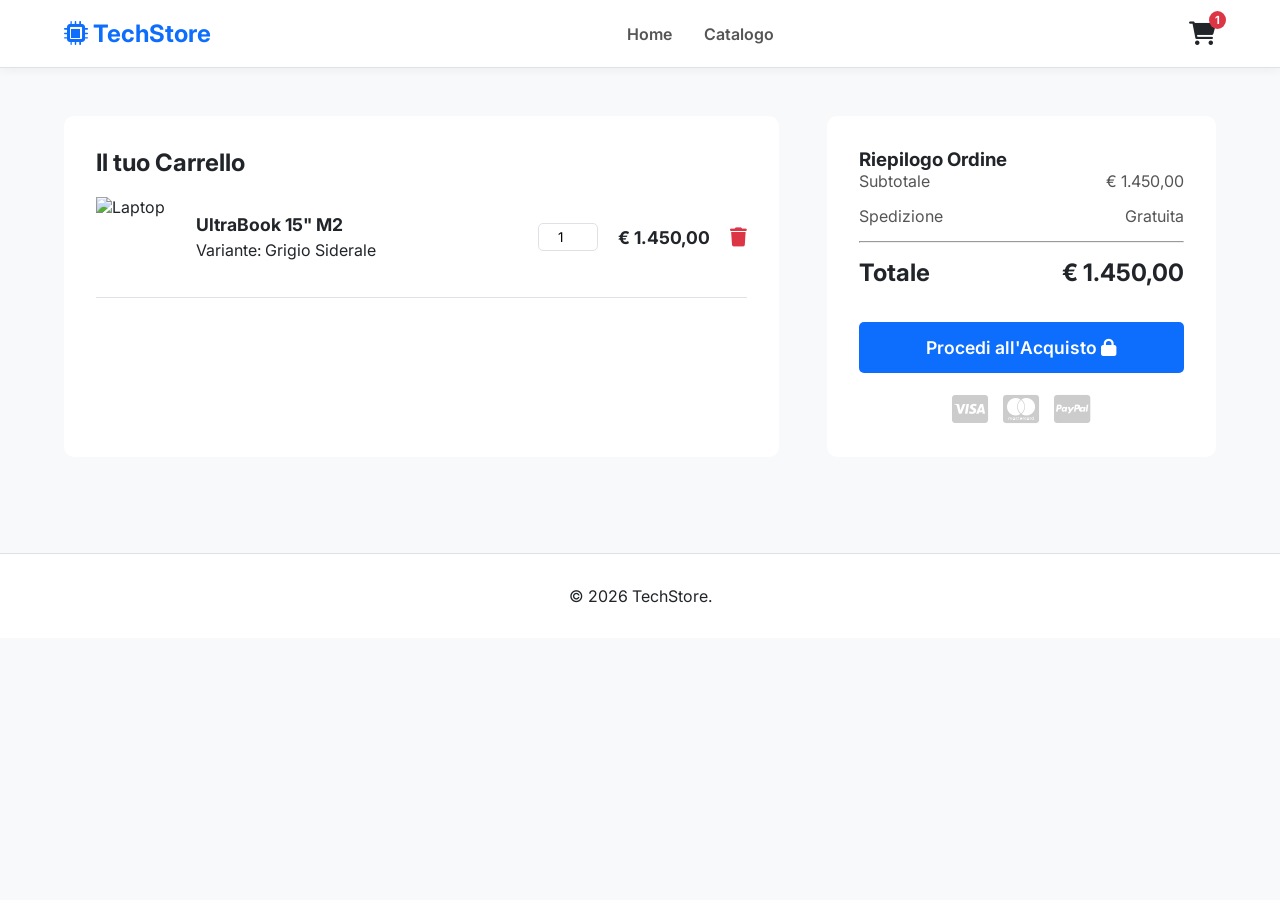
==== carrello.html @ 41905a00 "Add files via upload" ====
<!DOCTYPE html>
<html lang="it">
<head>
    <meta charset="UTF-8">
    <meta name="viewport" content="width=device-width, initial-scale=1.0">
    <title>Carrello | TechStore</title>
    <link rel="stylesheet" href="style.css">
    <link href="https://cdnjs.cloudflare.com/ajax/libs/font-awesome/6.0.0/css/all.min.css" rel="stylesheet">
    <link href="https://fonts.googleapis.com/css2?family=Inter:wght@300;400;600;700&display=swap" rel="stylesheet">
</head>
<body>
    <header>
        <div class="logo"><h2><i class="fas fa-microchip"></i> TechStore</h2></div>
        <nav><ul><li><a href="index.html">Home</a></li><li><a href="catalogo.html">Catalogo</a></li></ul></nav>
        <div class="header-actions">
            <a href="carrello.html" class="cart-icon"><i class="fas fa-shopping-cart"></i><span id="cart-badge" class="badge">1</span></a>
        </div>
    </header>

    <div class="cart-container">
        <div class="cart-items">
            <h2>Il tuo Carrello</h2>
            <div class="cart-item">
                <img src="https://images.unsplash.com/photo-1496181133206-80ce9b88a853?q=80&w=200&auto=format&fit=crop" alt="Laptop">
                <div class="item-details">
                    <h3>UltraBook 15" M2</h3>
                    <p>Variante: Grigio Siderale</p>
                </div>
                <div class="item-qty"><input type="number" value="1" min="1"></div>
                <div class="item-price">€ 1.450,00</div>
                <button class="btn-remove"><i class="fas fa-trash"></i></button>
            </div>
        </div>

        <div class="cart-summary">
            <h3>Riepilogo Ordine</h3>
            <div class="summary-line"><span>Subtotale</span><span>€ 1.450,00</span></div>
            <div class="summary-line"><span>Spedizione</span><span>Gratuita</span></div>
            <hr>
            <div class="summary-line total"><span>Totale</span><span>€ 1.450,00</span></div>
            <button class="btn-primary checkout-btn" onclick="procediCheckout()">Procedi all'Acquisto <i class="fas fa-lock"></i></button>
            <div class="secure-payments">
                <i class="fab fa-cc-visa"></i> <i class="fab fa-cc-mastercard"></i> <i class="fab fa-cc-paypal"></i>
            </div>
        </div>
    </div>

    <footer><div class="footer-bottom"><p>© 2026 TechStore.</p></div></footer>
    <script src="script.js"></script>
</body>
</html>
---- style.css ----
@import url('https://fonts.googleapis.com/css2?family=Inter:wght@300;400;600;700&display=swap');

:root {
    --primary: #0d6efd;
    --primary-hover: #0b5ed7;
    --bg-light: #f8f9fa;
    --text-dark: #212529;
    --border: #dee2e6;
}

* { margin: 0; padding: 0; box-sizing: border-box; font-family: 'Inter', sans-serif; }
body { background-color: var(--bg-light); color: var(--text-dark); }
a { text-decoration: none; color: inherit; }

/* --- HEADER & NAV --- */
header { background: white; padding: 1.2rem 5%; display: flex; justify-content: space-between; align-items: center; border-bottom: 1px solid var(--border); position: sticky; top: 0; z-index: 100; box-shadow: 0 2px 10px rgba(0,0,0,0.05); }
.logo h2 { color: var(--primary); font-weight: 700; }
nav ul { list-style: none; display: flex; gap: 2rem; }
nav a { font-weight: 600; color: #555; transition: 0.3s; }
nav a:hover, nav a.active { color: var(--primary); }
.cart-icon { position: relative; font-size: 1.5rem; color: var(--text-dark); }
.badge { position: absolute; top: -8px; right: -10px; background: #dc3545; color: white; font-size: 0.7rem; padding: 2px 6px; border-radius: 50%; font-weight: bold; }

/* --- BOTTONI --- */
.btn-primary { background: var(--primary); color: white; padding: 10px 20px; border-radius: 5px; font-weight: 600; border: none; cursor: pointer; display: inline-block; transition: 0.3s; }
.btn-primary:hover { background: var(--primary-hover); }
.btn-secondary { background: white; color: var(--primary); border: 1px solid var(--primary); padding: 8px 15px; border-radius: 5px; font-weight: 600; }
.btn-secondary:hover { background: var(--primary); color: white; }

/* --- HERO --- */
.hero-ecommerce { background: linear-gradient(rgba(13, 110, 253, 0.8), rgba(13, 110, 253, 0.8)), url('https://images.unsplash.com/photo-1550751827-4bd374c3f58b?q=80&w=1920&auto=format&fit=crop') center/cover; padding: 100px 5%; text-align: center; color: white; }
.hero-ecommerce h1 { font-size: 3.5rem; margin-bottom: 20px; }
.hero-ecommerce p { font-size: 1.2rem; margin-bottom: 30px; }

/* --- CATEGORIE --- */
.categories { padding: 4rem 5%; text-align: center; }
.cat-grid { display: grid; grid-template-columns: repeat(auto-fit, minmax(150px, 1fr)); gap: 2rem; margin-top: 2rem; }
.cat-card { background: white; padding: 2rem; border-radius: 10px; box-shadow: 0 4px 15px rgba(0,0,0,0.05); transition: 0.3s; cursor: pointer; }
.cat-card:hover { transform: translateY(-5px); color: var(--primary); }
.cat-card i { font-size: 2.5rem; margin-bottom: 15px; color: var(--primary); }

/* --- PRODOTTI (GRIGLIA COMUNE) --- */
.featured-products { padding: 0 5% 4rem; }
.product-grid { display: grid; grid-template-columns: repeat(auto-fit, minmax(280px, 1fr)); gap: 2rem; margin-top: 2rem; }
.product-card { background: white; border-radius: 10px; padding: 1.5rem; box-shadow: 0 4px 15px rgba(0,0,0,0.05); text-align: center; position: relative; }
.product-card img { width: 100%; height: 200px; object-fit: contain; margin-bottom: 1rem; }
.category-tag { font-size: 0.8rem; color: #888; text-transform: uppercase; font-weight: 600; }
.product-card h3 { font-size: 1.1rem; margin: 10px 0; }
.rating { color: #ffc107; font-size: 0.9rem; margin-bottom: 10px; }
.price { font-size: 1.3rem; font-weight: 700; color: var(--text-dark); margin-bottom: 15px; }
.btn-add { background: var(--bg-light); border: none; width: 40px; height: 40px; border-radius: 50%; color: var(--primary); cursor: pointer; font-size: 1.2rem; margin-left: 10px; transition: 0.3s; }
.btn-add:hover { background: var(--primary); color: white; }

/* --- PAGINA CATALOGO --- */
.shop-container { display: flex; gap: 2rem; padding: 3rem 5%; }
.sidebar-filters { width: 250px; background: white; padding: 1.5rem; border-radius: 10px; box-shadow: 0 4px 15px rgba(0,0,0,0.05); height: fit-content; }
.filter-group { margin-top: 1.5rem; }
.filter-group ul { list-style: none; }
.filter-group li { margin-bottom: 10px; color: #555; }
.shop-main { flex: 1; }
.shop-header { display: flex; justify-content: space-between; align-items: center; background: white; padding: 1rem 1.5rem; border-radius: 10px; margin-bottom: 2rem; }

/* --- PAGINA PRODOTTO SINGOLO --- */
.single-product-container { display: flex; flex-wrap: wrap; gap: 4rem; padding: 4rem 5%; background: white; margin: 2rem 5%; border-radius: 10px; }
.product-gallery { flex: 1; min-width: 300px; text-align: center; }
.product-gallery img { width: 100%; max-width: 500px; object-fit: contain; }
.product-details { flex: 1; min-width: 300px; }
.product-details h1 { font-size: 2.2rem; margin: 10px 0; }
.huge-price { font-size: 2.5rem; font-weight: 700; color: var(--primary); margin: 20px 0; }
.description { color: #666; line-height: 1.6; margin-bottom: 30px; font-size: 1.1rem; }
.purchase-actions { display: flex; gap: 15px; margin-bottom: 30px; }
.qty-input { width: 70px; padding: 10px; border: 1px solid var(--border); border-radius: 5px; font-size: 1.1rem; text-align: center; }
.add-to-cart-large { flex: 1; font-size: 1.2rem; }
.delivery-info p { margin-bottom: 10px; color: #555; font-weight: 600; }
.delivery-info i { color: var(--primary); width: 25px; }

/* --- PAGINA CARRELLO --- */
.cart-container { display: flex; flex-wrap: wrap; gap: 3rem; padding: 3rem 5%; }
.cart-items { flex: 2; min-width: 300px; background: white; padding: 2rem; border-radius: 10px; }
.cart-item { display: flex; align-items: center; gap: 20px; border-bottom: 1px solid var(--border); padding: 20px 0; }
.cart-item img { width: 80px; height: 80px; object-fit: contain; }
.item-details { flex: 1; }
.item-details h3 { font-size: 1.1rem; margin-bottom: 5px; }
.item-qty input { width: 60px; padding: 5px; text-align: center; border: 1px solid var(--border); border-radius: 5px; }
.item-price { font-weight: 700; font-size: 1.1rem; }
.btn-remove { background: none; border: none; color: #dc3545; font-size: 1.2rem; cursor: pointer; }
.cart-summary { flex: 1; min-width: 300px; background: white; padding: 2rem; border-radius: 10px; height: fit-content; }
.summary-line { display: flex; justify-content: space-between; margin-bottom: 15px; color: #555; }
.summary-line.total { font-size: 1.5rem; font-weight: 700; color: var(--text-dark); margin-top: 15px; }
.checkout-btn { width: 100%; margin-top: 20px; font-size: 1.1rem; padding: 15px; }
.secure-payments { text-align: center; margin-top: 20px; font-size: 2rem; color: #ccc; display: flex; justify-content: center; gap: 15px; }

/* --- FOOTER --- */
footer { background: white; border-top: 1px solid var(--border); padding: 2rem; text-align: center; margin-top: 3rem; }
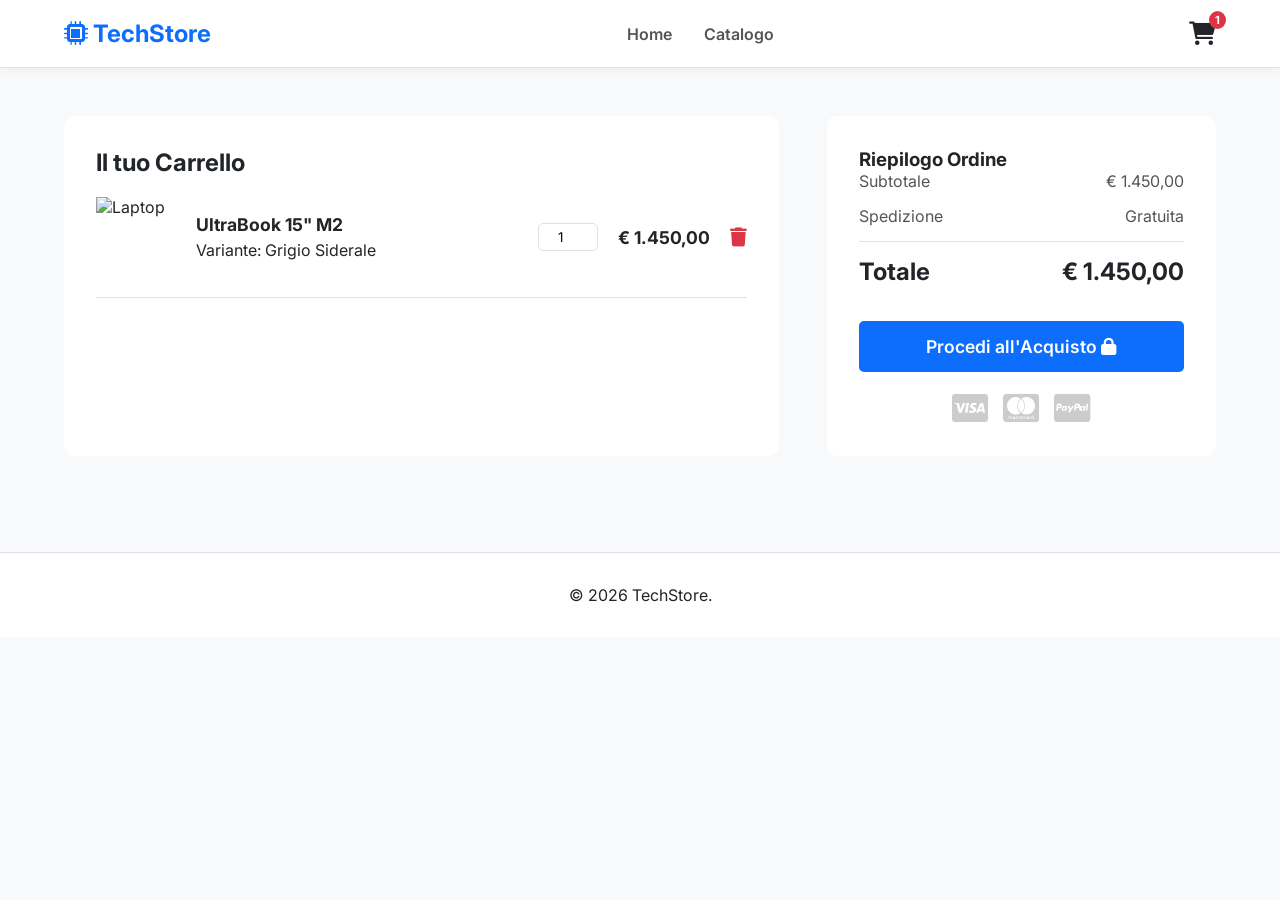
==== commit dc13b0a7: "Add files via upload" ====
--- a/carrello.html
+++ b/carrello.html
@@ -36,7 +36,7 @@
             <h3>Riepilogo Ordine</h3>
             <div class="summary-line"><span>Subtotale</span><span>€ 1.450,00</span></div>
             <div class="summary-line"><span>Spedizione</span><span>Gratuita</span></div>
-            <hr>
+            <hr style="margin: 15px 0; border: none; border-top: 1px solid #dee2e6;">
             <div class="summary-line total"><span>Totale</span><span>€ 1.450,00</span></div>
             <button class="btn-primary checkout-btn" onclick="procediCheckout()">Procedi all'Acquisto <i class="fas fa-lock"></i></button>
             <div class="secure-payments">
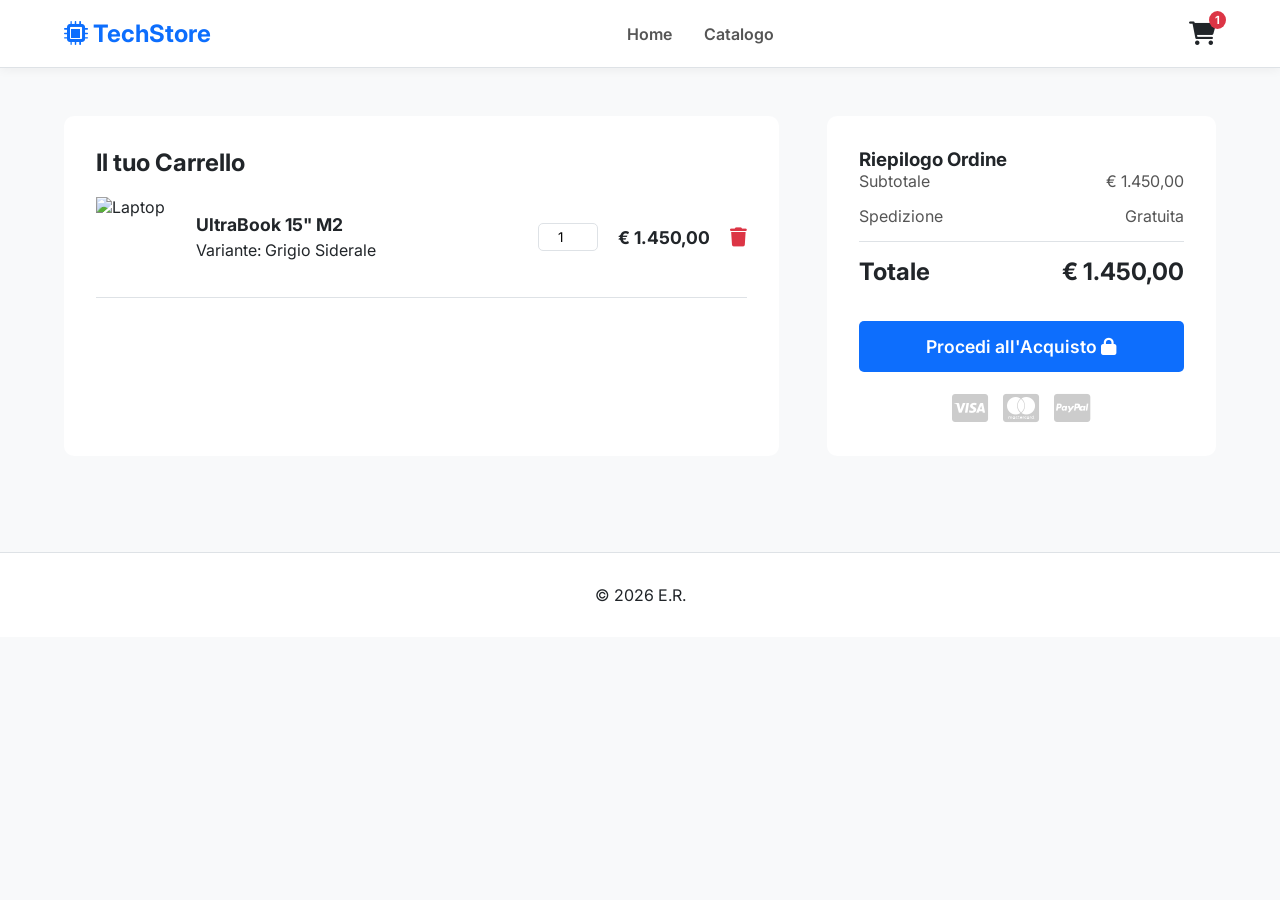
==== commit a292a92d: "carrello.html" ====
--- a/carrello.html
+++ b/carrello.html
@@ -45,7 +45,7 @@
         </div>
     </div>
 
-    <footer><div class="footer-bottom"><p>© 2026 TechStore.</p></div></footer>
+    <footer><div class="footer-bottom"><p>© 2026 E.R.</p></div></footer>
     <script src="script.js"></script>
 </body>
-</html>+</html>
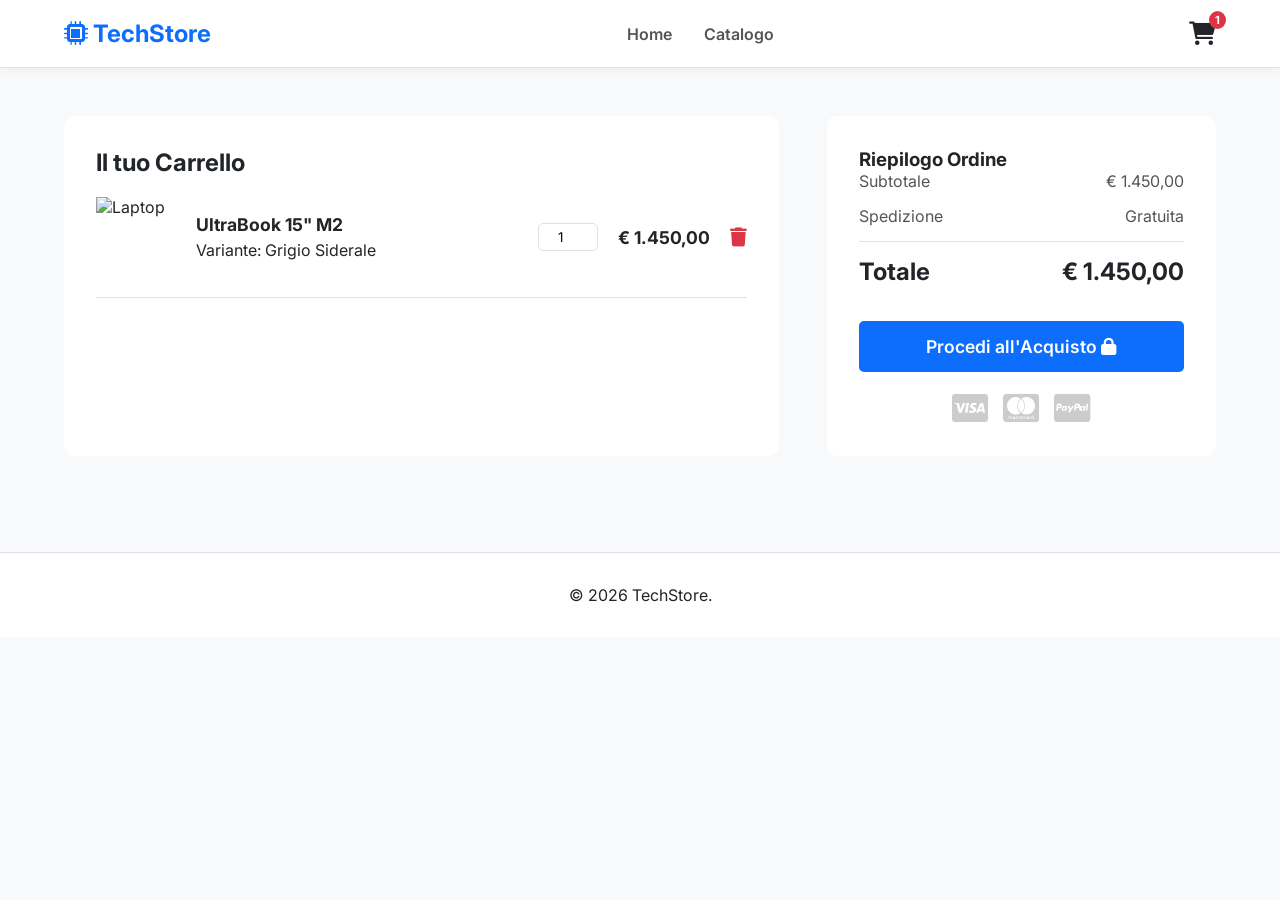
==== commit 06dc1e9f: "Add files via upload" ====
--- a/carrello.html
+++ b/carrello.html
@@ -45,7 +45,7 @@
         </div>
     </div>
 
-    <footer><div class="footer-bottom"><p>© 2026 E.R.</p></div></footer>
+    <footer><div class="footer-bottom"><p>© 2026 TechStore.</p></div></footer>
     <script src="script.js"></script>
 </body>
-</html>
+</html>
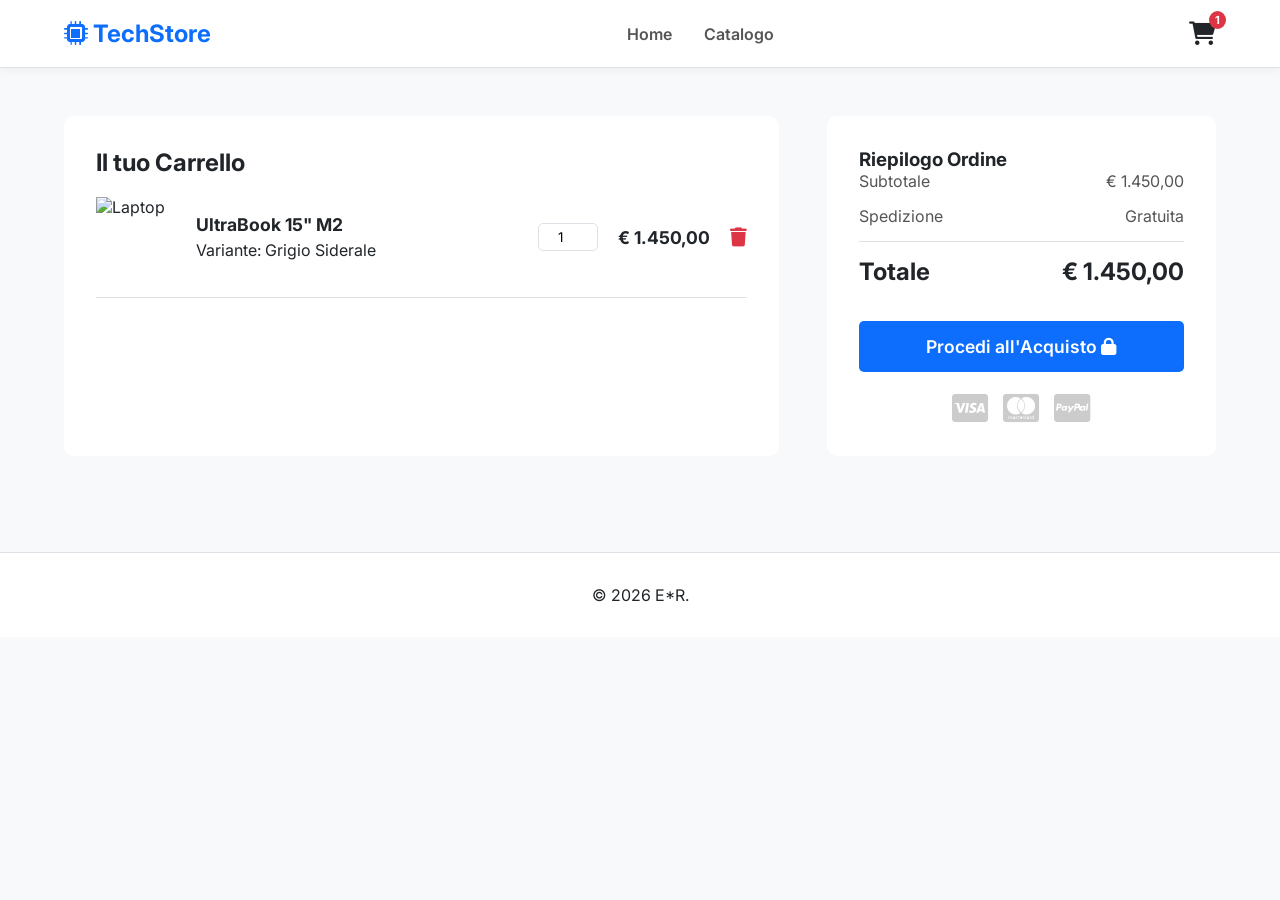
==== commit 2e7bcb66: "carrello.html" ====
--- a/carrello.html
+++ b/carrello.html
@@ -45,7 +45,7 @@
         </div>
     </div>
 
-    <footer><div class="footer-bottom"><p>© 2026 TechStore.</p></div></footer>
+    <footer><div class="footer-bottom"><p>© 2026 E*R.</p></div></footer>
     <script src="script.js"></script>
 </body>
-</html>+</html>
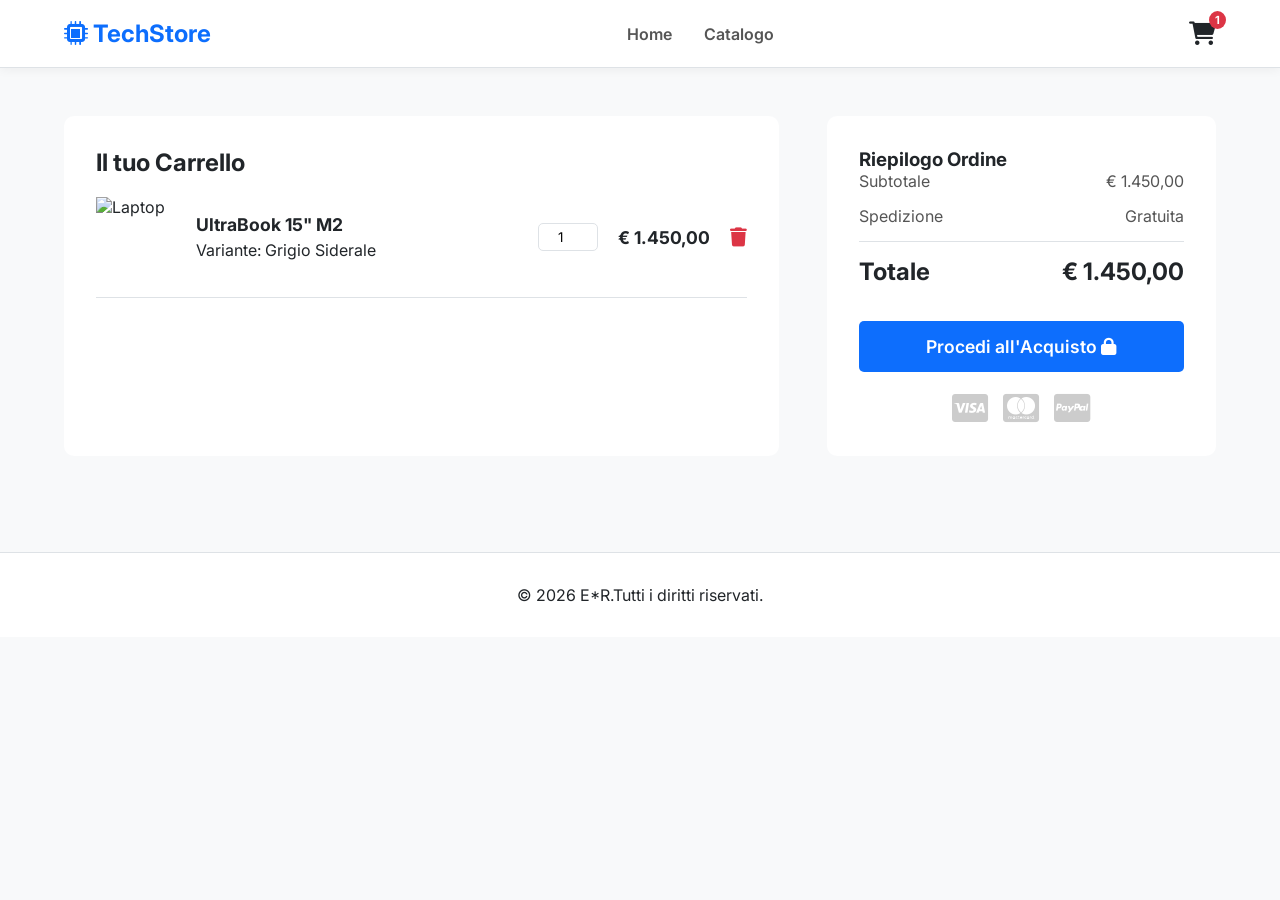
==== commit a5695b55: "carrello.html" ====
--- a/carrello.html
+++ b/carrello.html
@@ -45,7 +45,7 @@
         </div>
     </div>
 
-    <footer><div class="footer-bottom"><p>© 2026 E*R.</p></div></footer>
+    <footer><div class="footer-bottom"><p>© 2026 E*R.Tutti i diritti riservati.</p></div></footer>
     <script src="script.js"></script>
 </body>
 </html>
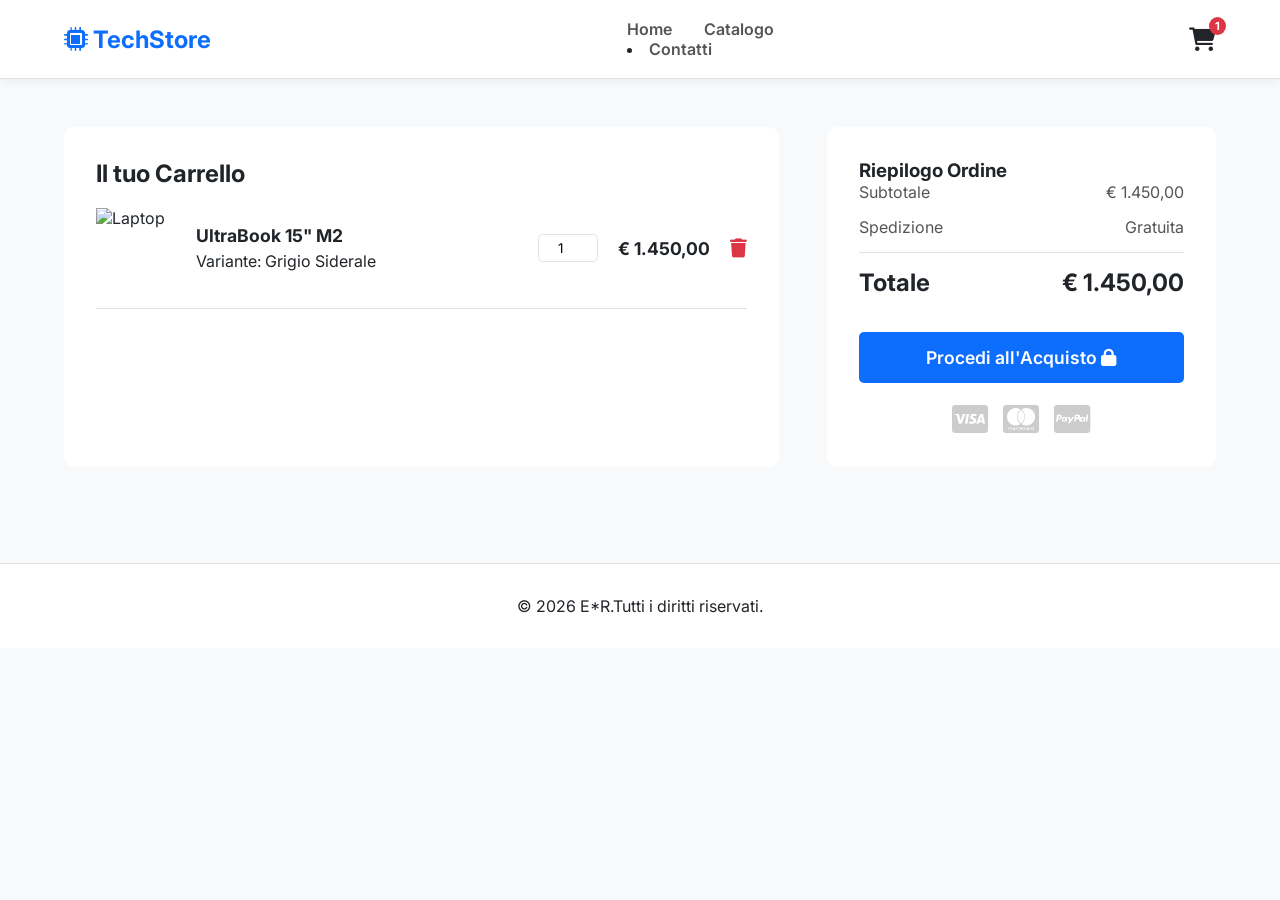
==== commit f40d9869: "carrello.html" ====
--- a/carrello.html
+++ b/carrello.html
@@ -11,7 +11,8 @@
 <body>
     <header>
         <div class="logo"><h2><i class="fas fa-microchip"></i> TechStore</h2></div>
-        <nav><ul><li><a href="index.html">Home</a></li><li><a href="catalogo.html">Catalogo</a></li></ul></nav>
+        <nav><ul><li><a href="index.html">Home</a>
+        </li><li><a href="catalogo.html">Catalogo</a></li></ul><li><a href="contatti.html">Contatti</a></li></nav>
         <div class="header-actions">
             <a href="carrello.html" class="cart-icon"><i class="fas fa-shopping-cart"></i><span id="cart-badge" class="badge">1</span></a>
         </div>
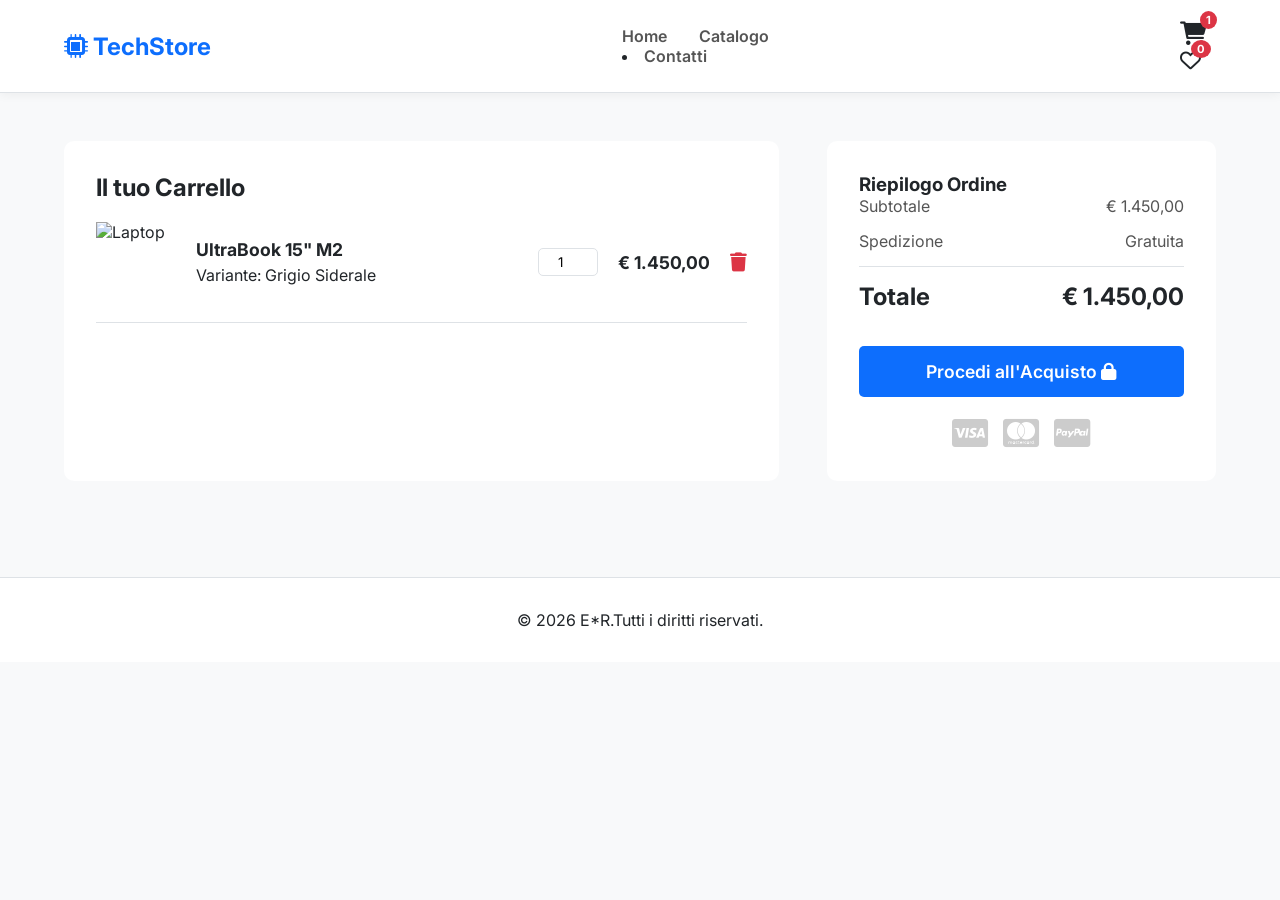
==== commit 62b0b0b2: "carrello.html" ====
--- a/carrello.html
+++ b/carrello.html
@@ -15,6 +15,8 @@
         </li><li><a href="catalogo.html">Catalogo</a></li></ul><li><a href="contatti.html">Contatti</a></li></nav>
         <div class="header-actions">
             <a href="carrello.html" class="cart-icon"><i class="fas fa-shopping-cart"></i><span id="cart-badge" class="badge">1</span></a>
+            <div class="header-actions">
+    <a href="preferiti.html" class="wishlist-icon" style="margin-right: 15px; font-size: 1.3rem; position: relative;"><i class="far fa-heart"></i><span id="wishlist-badge" class="badge" style="background-color: #dc3545;">0</span></a>
         </div>
     </header>
 
